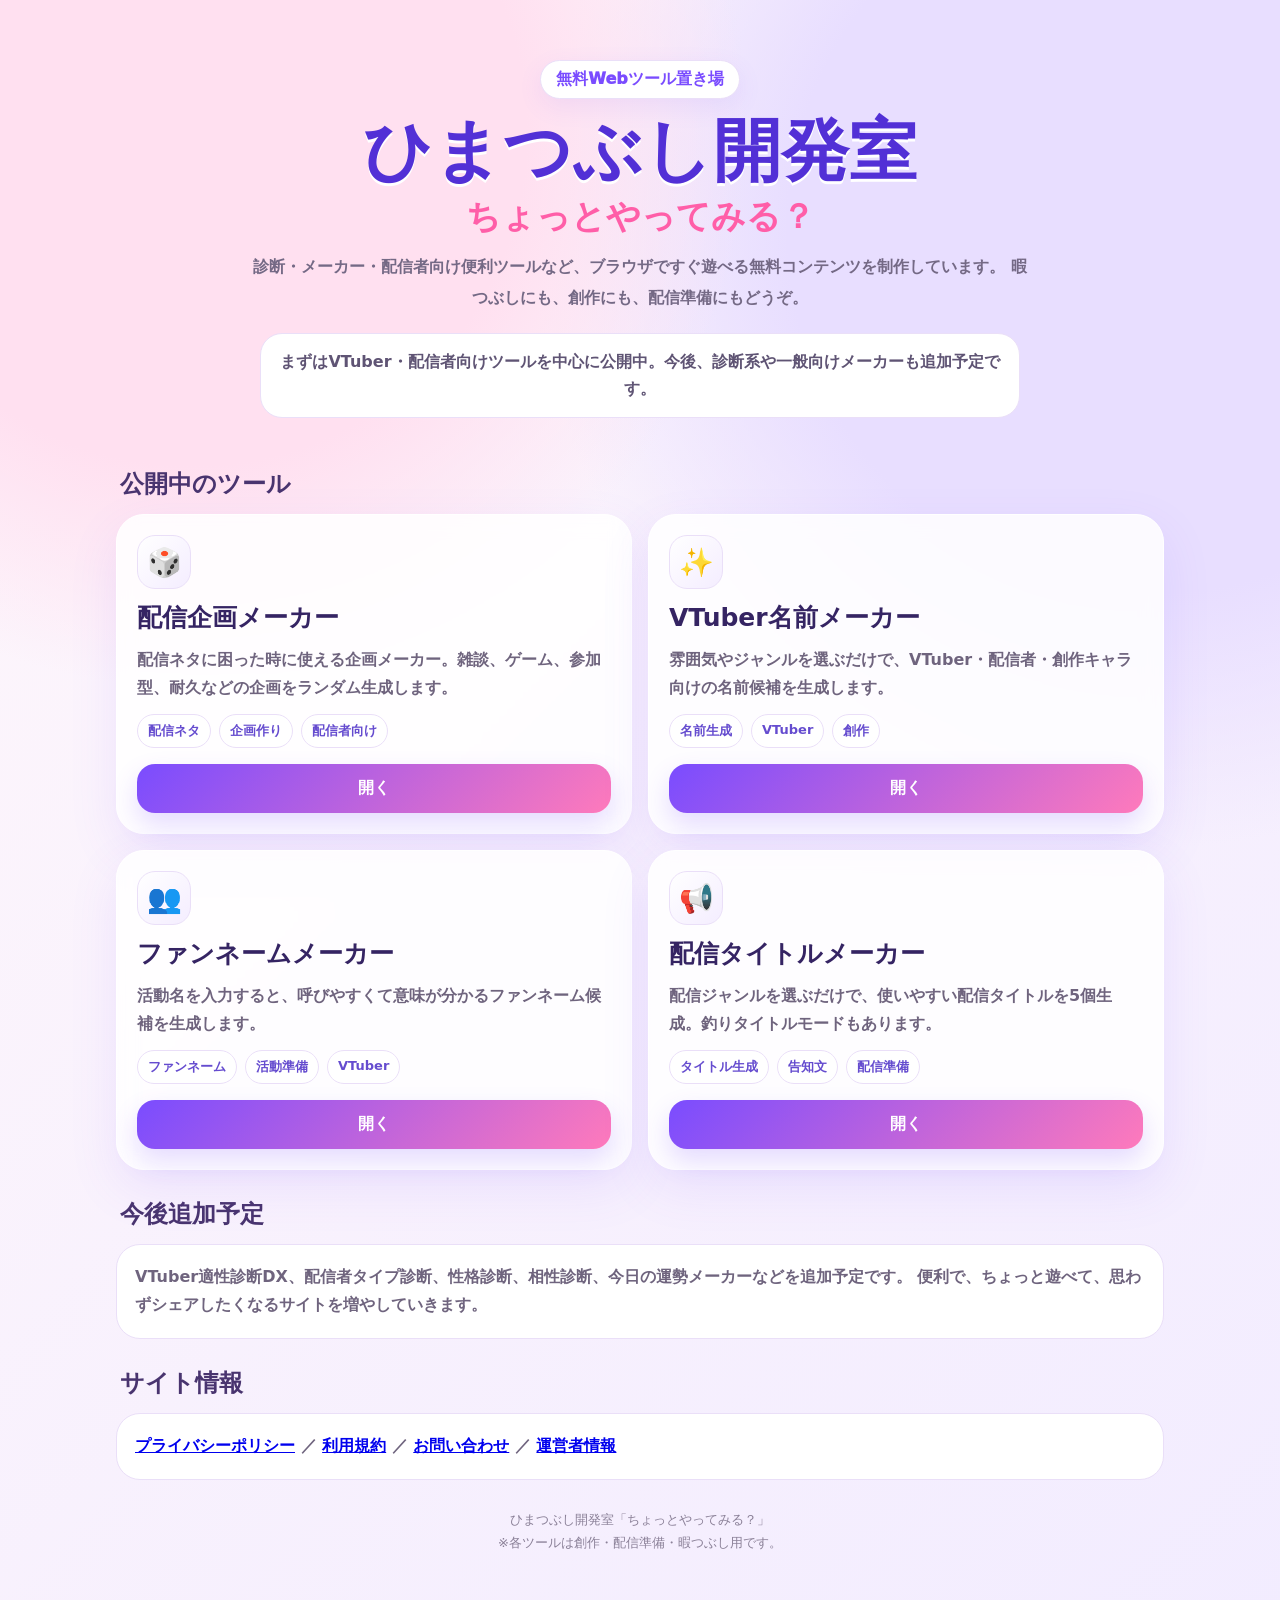
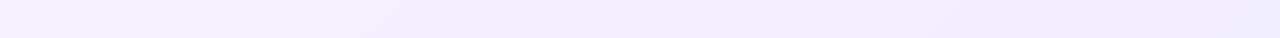
==== index.html @ 4c9025c3 "Add files via upload" ====
<!DOCTYPE html>
<html lang="ja">
<head>
<meta charset="UTF-8" />
<meta name="viewport" content="width=device-width, initial-scale=1.0" />
<title>ひまつぶし開発室</title>
<style>
:root{
  --bg1:#fff7fb; --bg2:#f2ecff; --main:#7a4cff; --main2:#ff7abb;
  --text:#34294a; --muted:#746985; --card:#ffffffd9; --line:#eadff8;
}
*{box-sizing:border-box}
body{
  margin:0;
  font-family:"Hiragino Kaku Gothic ProN","Yu Gothic",system-ui,sans-serif;
  color:var(--text);
  min-height:100vh;
  background:
    radial-gradient(circle at 15% 8%, #ffe0f0 0 18%, transparent 30%),
    radial-gradient(circle at 90% 14%, #e8deff 0 20%, transparent 34%),
    linear-gradient(135deg,var(--bg1),var(--bg2));
}
.wrap{max-width:1080px;margin:0 auto;padding:26px 16px 70px}
.hero{text-align:center;padding:34px 12px 22px}
.badge{
  display:inline-block;background:#fff;border:1px solid var(--line);color:var(--main);
  padding:8px 15px;border-radius:999px;font-weight:950;box-shadow:0 8px 24px #7654ff18;
}
h1{
  margin:16px 0 8px;font-size:clamp(36px,8vw,68px);line-height:1.05;
  color:#5230d6;text-shadow:0 3px 0 #fff;
}
.catch{font-size:clamp(20px,4.5vw,34px);font-weight:950;color:#ff5ea8;margin:8px 0 12px}
.lead{margin:0 auto;max-width:780px;color:var(--muted);line-height:1.9;font-weight:750}
.notice{
  margin:20px auto 0;max-width:760px;background:#fff;border:1px solid var(--line);
  border-radius:22px;padding:14px 16px;color:#5f5474;font-weight:800;line-height:1.7;
}
.sectionTitle{margin:28px 4px 14px;font-size:24px;color:#49346f}
.grid{display:grid;grid-template-columns:repeat(2,minmax(0,1fr));gap:16px}
@media(max-width:760px){.grid{grid-template-columns:1fr}}
.card{
  background:var(--card);backdrop-filter:blur(10px);border:1px solid #fff;border-radius:28px;
  box-shadow:0 18px 50px #7a4cff1a;padding:20px;display:flex;flex-direction:column;
  gap:12px;min-height:250px;
}
.icon{
  width:54px;height:54px;border-radius:18px;display:grid;place-items:center;font-size:28px;
  background:linear-gradient(135deg,#fff,#f4edff);border:1px solid var(--line);
}
.card h2{margin:0;font-size:25px;color:#352463}
.card p{margin:0;color:#6f647e;line-height:1.75;font-weight:700}
.tags{display:flex;gap:8px;flex-wrap:wrap;margin-top:auto}
.tag{
  display:inline-block;background:#fff;border:1px solid var(--line);color:#654ccf;
  padding:7px 10px;border-radius:999px;font-weight:900;font-size:13px;
}
.btn{
  display:block;text-align:center;text-decoration:none;background:linear-gradient(135deg,var(--main),var(--main2));
  color:#fff;padding:14px 16px;border-radius:18px;font-weight:950;box-shadow:0 12px 26px #7a4cff32;margin-top:4px;
}
.subCard{
  background:#fff;border:1px solid var(--line);border-radius:24px;padding:18px;color:#6f647e;
  line-height:1.8;font-weight:700;
}
.footer{text-align:center;color:#8b8198;font-size:13px;line-height:1.8;margin-top:28px}
</style>
</head>
<body>
<div class="wrap">
  <section class="hero">
    <div class="badge">無料Webツール置き場</div>
    <h1>ひまつぶし開発室</h1>
    <div class="catch">ちょっとやってみる？</div>
    <p class="lead">
      診断・メーカー・配信者向け便利ツールなど、ブラウザですぐ遊べる無料コンテンツを制作しています。
      暇つぶしにも、創作にも、配信準備にもどうぞ。
    </p>
    <div class="notice">
      まずはVTuber・配信者向けツールを中心に公開中。今後、診断系や一般向けメーカーも追加予定です。
    </div>
  </section>

  <h2 class="sectionTitle">公開中のツール</h2>

  <div class="grid">
    <article class="card">
      <div class="icon">🎲</div>
      <h2>配信企画メーカー</h2>
      <p>配信ネタに困った時に使える企画メーカー。雑談、ゲーム、参加型、耐久などの企画をランダム生成します。</p>
      <div class="tags">
        <span class="tag">配信ネタ</span><span class="tag">企画作り</span><span class="tag">配信者向け</span>
      </div>
      <a class="btn" href="stream_plan_maker_v3.html">開く</a>
    </article>

    <article class="card">
      <div class="icon">✨</div>
      <h2>VTuber名前メーカー</h2>
      <p>雰囲気やジャンルを選ぶだけで、VTuber・配信者・創作キャラ向けの名前候補を生成します。</p>
      <div class="tags">
        <span class="tag">名前生成</span><span class="tag">VTuber</span><span class="tag">創作</span>
      </div>
      <a class="btn" href="vtuber_name_maker_v5.html">開く</a>
    </article>

    <article class="card">
      <div class="icon">👥</div>
      <h2>ファンネームメーカー</h2>
      <p>活動名を入力すると、呼びやすくて意味が分かるファンネーム候補を生成します。</p>
      <div class="tags">
        <span class="tag">ファンネーム</span><span class="tag">活動準備</span><span class="tag">VTuber</span>
      </div>
      <a class="btn" href="fan_name_maker_v2.html">開く</a>
    </article>

    <article class="card">
      <div class="icon">📢</div>
      <h2>配信タイトルメーカー</h2>
      <p>配信ジャンルを選ぶだけで、使いやすい配信タイトルを5個生成。釣りタイトルモードもあります。</p>
      <div class="tags">
        <span class="tag">タイトル生成</span><span class="tag">告知文</span><span class="tag">配信準備</span>
      </div>
      <a class="btn" href="stream_title_maker_v3.html">開く</a>
    </article>
  </div>

  <h2 class="sectionTitle">今後追加予定</h2>
  <div class="subCard">
    VTuber適性診断DX、配信者タイプ診断、性格診断、相性診断、今日の運勢メーカーなどを追加予定です。
    便利で、ちょっと遊べて、思わずシェアしたくなるサイトを増やしていきます。
  </div>


  <h2 class="sectionTitle">サイト情報</h2>
  <div class="subCard">
    <a href="privacy.html">プライバシーポリシー</a> ／
    <a href="terms.html">利用規約</a> ／
    <a href="contact.html">お問い合わせ</a> ／
    <a href="about.html">運営者情報</a>
  </div>

  <p class="footer">
    ひまつぶし開発室「ちょっとやってみる？」<br>
    ※各ツールは創作・配信準備・暇つぶし用です。
  </p>
</div>
</body>
</html>
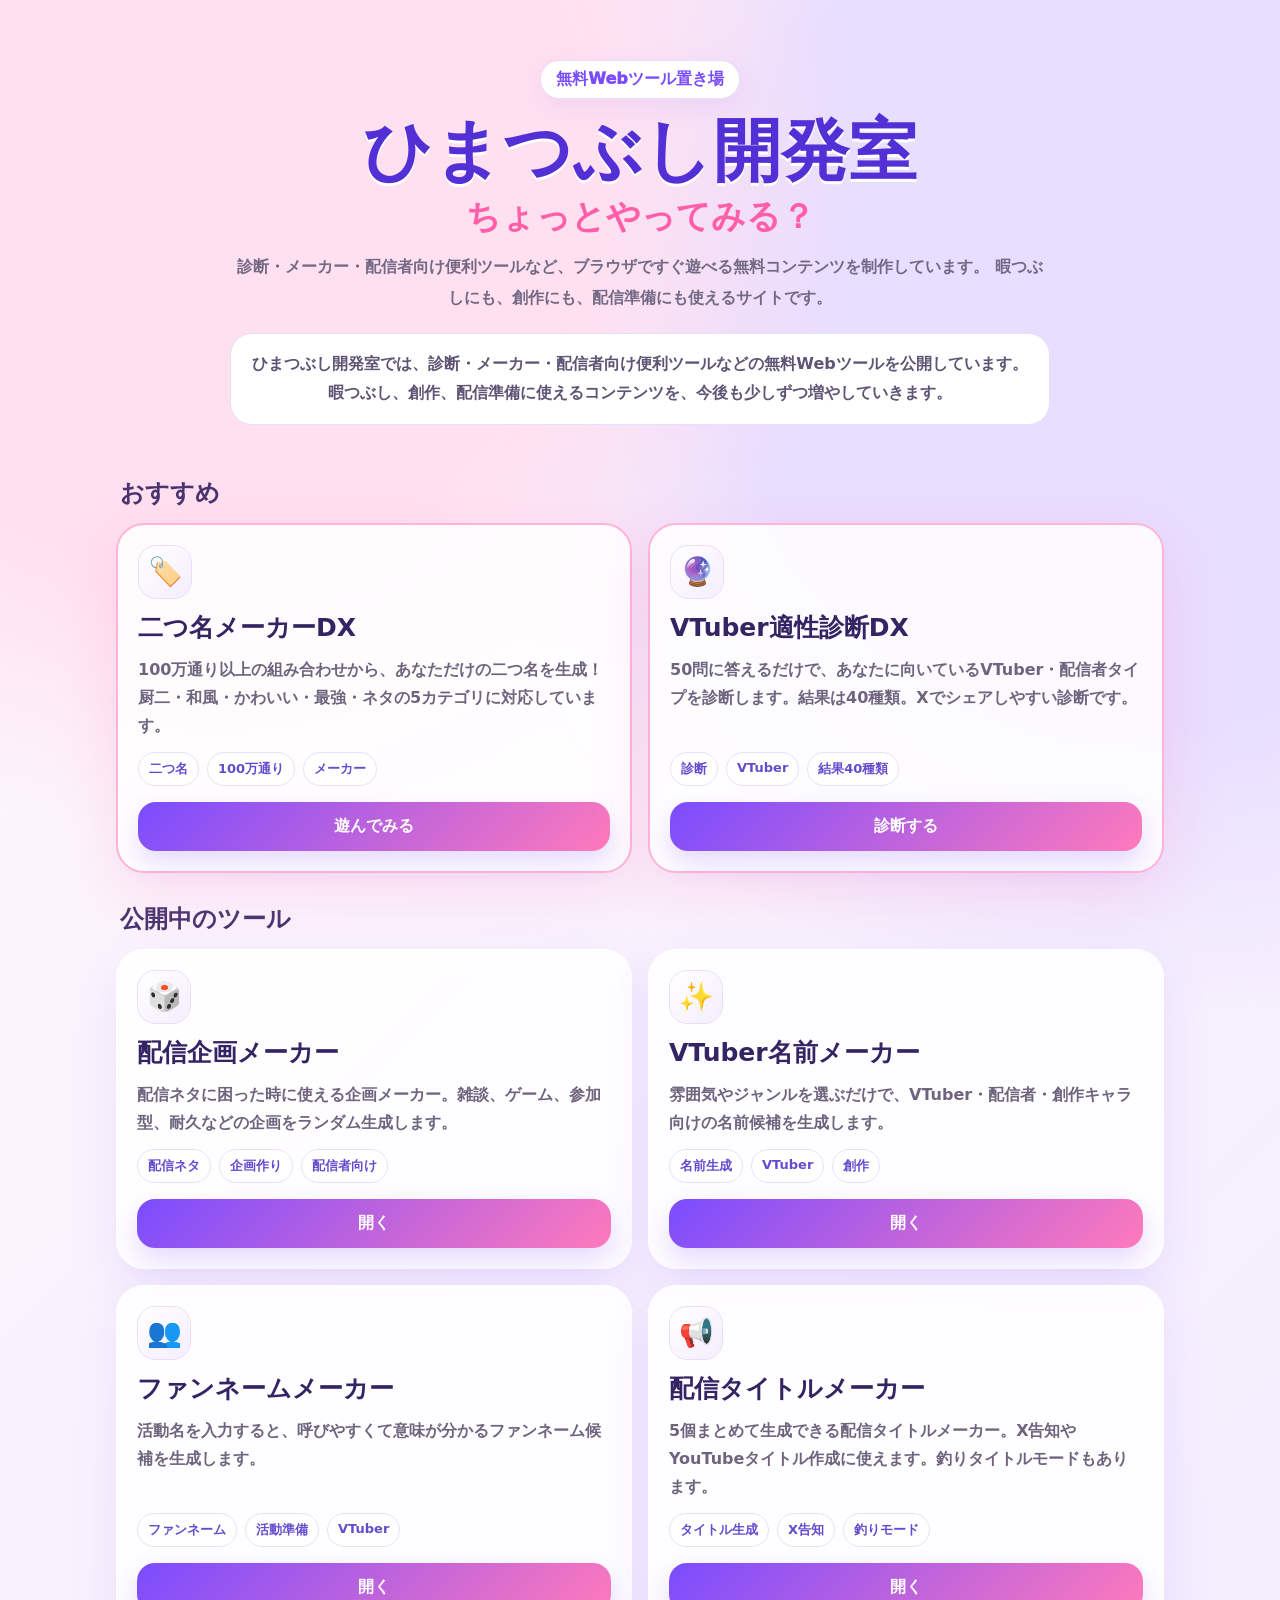
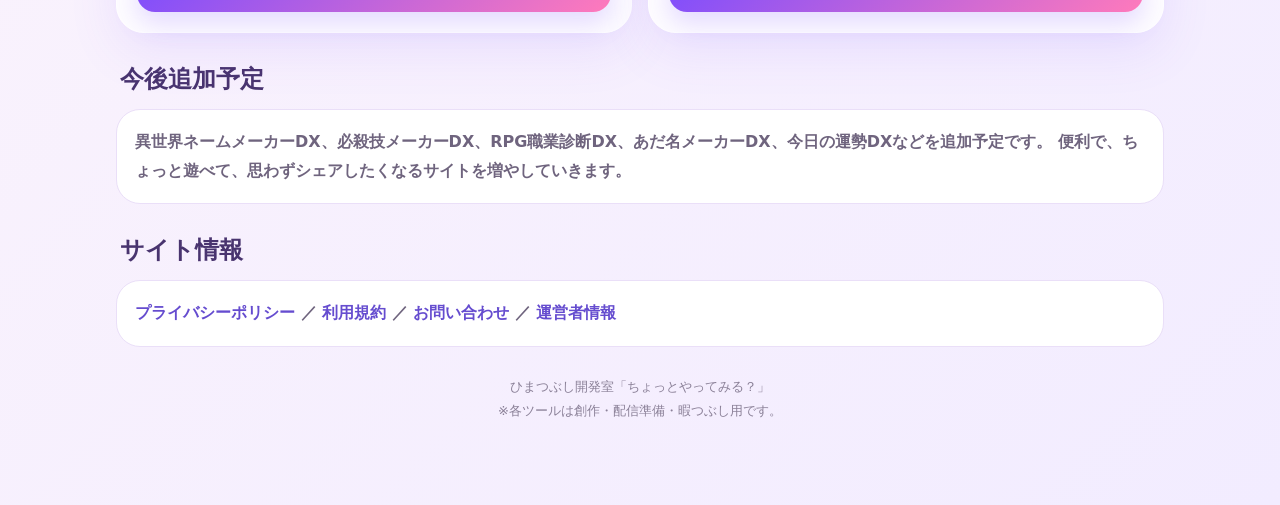
==== commit c6dfecd5: "Add files via upload" ====
--- a/index.html
+++ b/index.html
@@ -1,9 +1,13 @@
 <!DOCTYPE html>
 <html lang="ja">
 <head>
+<script async src="https://pagead2.googlesyndication.com/pagead/js/adsbygoogle.js?client=ca-pub-7724263337567673"
+     crossorigin="anonymous"></script>
 <meta charset="UTF-8" />
 <meta name="viewport" content="width=device-width, initial-scale=1.0" />
-<title>ひまつぶし開発室</title>
+<title>ひまつぶし開発室｜ちょっとやってみる？</title>
+<meta name="description" content="ひまつぶし開発室は、診断・メーカー・配信者向け便利ツールを無料で遊べるWebサイトです。VTuber適性診断、配信企画メーカー、名前メーカーなどを公開中。">
+<meta name="keywords" content="ひまつぶし開発室,診断,メーカー,VTuber,配信者,無料ツール,配信企画,名前メーカー">
 <style>
 :root{
   --bg1:#fff7fb; --bg2:#f2ecff; --main:#7a4cff; --main2:#ff7abb;
@@ -31,19 +35,20 @@
   color:#5230d6;text-shadow:0 3px 0 #fff;
 }
 .catch{font-size:clamp(20px,4.5vw,34px);font-weight:950;color:#ff5ea8;margin:8px 0 12px}
-.lead{margin:0 auto;max-width:780px;color:var(--muted);line-height:1.9;font-weight:750}
+.lead{margin:0 auto;max-width:820px;color:var(--muted);line-height:1.9;font-weight:750}
 .notice{
-  margin:20px auto 0;max-width:760px;background:#fff;border:1px solid var(--line);
-  border-radius:22px;padding:14px 16px;color:#5f5474;font-weight:800;line-height:1.7;
+  margin:20px auto 0;max-width:820px;background:#fff;border:1px solid var(--line);
+  border-radius:22px;padding:16px;color:#5f5474;font-weight:800;line-height:1.8;
 }
-.sectionTitle{margin:28px 4px 14px;font-size:24px;color:#49346f}
+.sectionTitle{margin:30px 4px 14px;font-size:24px;color:#49346f}
 .grid{display:grid;grid-template-columns:repeat(2,minmax(0,1fr));gap:16px}
 @media(max-width:760px){.grid{grid-template-columns:1fr}}
 .card{
   background:var(--card);backdrop-filter:blur(10px);border:1px solid #fff;border-radius:28px;
   box-shadow:0 18px 50px #7a4cff1a;padding:20px;display:flex;flex-direction:column;
-  gap:12px;min-height:250px;
+  gap:12px;min-height:260px;
 }
+.pick{border:2px solid #ffb4d7;box-shadow:0 18px 60px #ff77b733}
 .icon{
   width:54px;height:54px;border-radius:18px;display:grid;place-items:center;font-size:28px;
   background:linear-gradient(135deg,#fff,#f4edff);border:1px solid var(--line);
@@ -63,6 +68,7 @@
   background:#fff;border:1px solid var(--line);border-radius:24px;padding:18px;color:#6f647e;
   line-height:1.8;font-weight:700;
 }
+.links a{color:#654ccf;font-weight:950;text-decoration:none}
 .footer{text-align:center;color:#8b8198;font-size:13px;line-height:1.8;margin-top:28px}
 </style>
 </head>
@@ -74,12 +80,36 @@
     <div class="catch">ちょっとやってみる？</div>
     <p class="lead">
       診断・メーカー・配信者向け便利ツールなど、ブラウザですぐ遊べる無料コンテンツを制作しています。
-      暇つぶしにも、創作にも、配信準備にもどうぞ。
+      暇つぶしにも、創作にも、配信準備にも使えるサイトです。
     </p>
     <div class="notice">
-      まずはVTuber・配信者向けツールを中心に公開中。今後、診断系や一般向けメーカーも追加予定です。
+      ひまつぶし開発室では、診断・メーカー・配信者向け便利ツールなどの無料Webツールを公開しています。
+      暇つぶし、創作、配信準備に使えるコンテンツを、今後も少しずつ増やしていきます。
     </div>
   </section>
+
+  <h2 class="sectionTitle">おすすめ</h2>
+  <div class="grid">
+    <article class="card pick">
+      <div class="icon">🏷️</div>
+      <h2>二つ名メーカーDX</h2>
+      <p>100万通り以上の組み合わせから、あなただけの二つ名を生成！厨二・和風・かわいい・最強・ネタの5カテゴリに対応しています。</p>
+      <div class="tags">
+        <span class="tag">二つ名</span><span class="tag">100万通り</span><span class="tag">メーカー</span>
+      </div>
+      <a class="btn" href="FutatsunaMakerDX/index.html">遊んでみる</a>
+    </article>
+
+    <article class="card pick">
+      <div class="icon">🔮</div>
+      <h2>VTuber適性診断DX</h2>
+      <p>50問に答えるだけで、あなたに向いているVTuber・配信者タイプを診断します。結果は40種類。Xでシェアしやすい診断です。</p>
+      <div class="tags">
+        <span class="tag">診断</span><span class="tag">VTuber</span><span class="tag">結果40種類</span>
+      </div>
+      <a class="btn" href="vtuber_aptitude_dx.html">診断する</a>
+    </article>
+  </div>
 
   <h2 class="sectionTitle">公開中のツール</h2>
 
@@ -117,23 +147,25 @@
     <article class="card">
       <div class="icon">📢</div>
       <h2>配信タイトルメーカー</h2>
-      <p>配信ジャンルを選ぶだけで、使いやすい配信タイトルを5個生成。釣りタイトルモードもあります。</p>
+      <p>5個まとめて生成できる配信タイトルメーカー。X告知やYouTubeタイトル作成に使えます。釣りタイトルモードもあります。</p>
       <div class="tags">
-        <span class="tag">タイトル生成</span><span class="tag">告知文</span><span class="tag">配信準備</span>
+        <span class="tag">タイトル生成</span><span class="tag">X告知</span><span class="tag">釣りモード</span>
       </div>
       <a class="btn" href="stream_title_maker_v3.html">開く</a>
     </article>
+
+
+
   </div>
 
   <h2 class="sectionTitle">今後追加予定</h2>
   <div class="subCard">
-    VTuber適性診断DX、配信者タイプ診断、性格診断、相性診断、今日の運勢メーカーなどを追加予定です。
+    異世界ネームメーカーDX、必殺技メーカーDX、RPG職業診断DX、あだ名メーカーDX、今日の運勢DXなどを追加予定です。
     便利で、ちょっと遊べて、思わずシェアしたくなるサイトを増やしていきます。
   </div>
 
-
   <h2 class="sectionTitle">サイト情報</h2>
-  <div class="subCard">
+  <div class="subCard links">
     <a href="privacy.html">プライバシーポリシー</a> ／
     <a href="terms.html">利用規約</a> ／
     <a href="contact.html">お問い合わせ</a> ／
